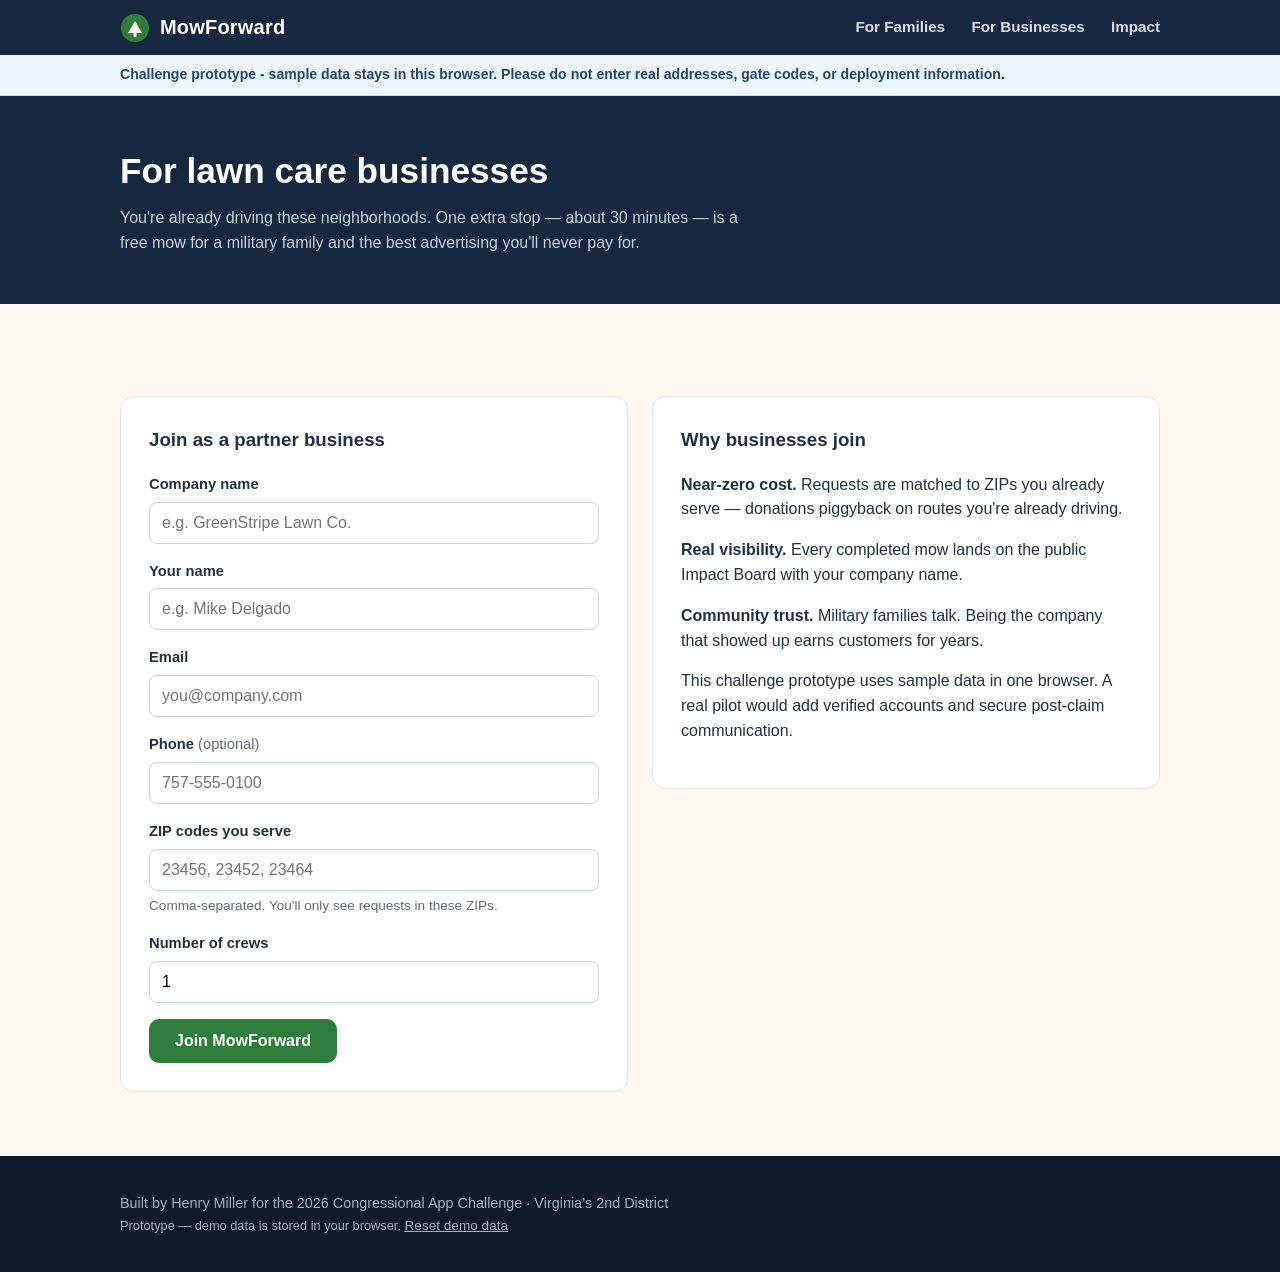
==== business.html @ de2d98e3 "Initial MowForward prototype Congressional App Challenge 2026 prototype" ====
<!DOCTYPE html>
<html lang="en">
<head>
  <meta charset="UTF-8">
  <meta name="viewport" content="width=device-width, initial-scale=1.0">
  <title>For Lawn Care Businesses — MowForward</title>
  <link rel="stylesheet" href="styles.css">
</head>
<body data-page="business">

  <header class="site-header">
    <div class="wrap">
      <a class="brand" href="index.html">
        <svg width="30" height="30" viewBox="0 0 30 30" fill="none" aria-hidden="true">
          <circle cx="15" cy="15" r="14" fill="#2f7d3a"/>
          <path d="M8 20 L15 8 L22 20 Z" fill="#faf8f1"/>
          <rect x="13.5" y="18" width="3" height="6" rx="1" fill="#faf8f1"/>
        </svg>
        MowForward
      </a>
      <nav class="site-nav">
        <a href="family.html">For Families</a>
        <a href="business.html">For Businesses</a>
        <a href="index.html#impact">Impact</a>
      </nav>
    </div>
  </header>

  <aside class="prototype-banner" aria-label="Prototype notice">
    <div class="wrap">Challenge prototype - sample data stays in this browser. Please do not enter real addresses, gate codes, or deployment information.</div>
  </aside>

  <section class="page-hero">
    <div class="wrap">
      <h1>For lawn care businesses</h1>
      <p>You're already driving these neighborhoods. One extra stop &mdash; about 30 minutes &mdash;
         is a free mow for a military family and the best advertising you'll never pay for.</p>
    </div>
  </section>

  <section class="section">
    <div class="wrap">

      <!-- shown until the business signs up -->
      <div id="biz-signup-view" class="grid-2">
        <div class="card">
          <h3>Join as a partner business</h3>
          <form id="biz-form">
            <div class="field">
              <label for="bf-company">Company name</label>
              <input id="bf-company" required placeholder="e.g. GreenStripe Lawn Co.">
            </div>
            <div class="field">
              <label for="bf-contact">Your name</label>
              <input id="bf-contact" required autocomplete="name" placeholder="e.g. Mike Delgado">
            </div>
            <div class="field">
              <label for="bf-email">Email</label>
              <input id="bf-email" type="email" required autocomplete="email" placeholder="you@company.com">
            </div>
            <div class="field">
              <label for="bf-phone">Phone <span style="font-weight:400;color:var(--muted)">(optional)</span></label>
              <input id="bf-phone" type="tel" autocomplete="tel" placeholder="757-555-0100">
            </div>
            <div class="field">
              <label for="bf-zips">ZIP codes you serve</label>
              <input id="bf-zips" required placeholder="23456, 23452, 23464">
              <div class="hint">Comma-separated. You'll only see requests in these ZIPs.</div>
            </div>
            <div class="field">
              <label for="bf-crew">Number of crews</label>
              <input id="bf-crew" type="number" min="1" value="1" required>
            </div>
            <button class="btn" type="submit">Join MowForward</button>
          </form>
        </div>
        <div class="card">
          <h3>Why businesses join</h3>
          <p><strong>Near-zero cost.</strong> Requests are matched to ZIPs you already serve &mdash; donations piggyback on routes you're already driving.</p>
          <p><strong>Real visibility.</strong> Every completed mow lands on the public Impact Board with your company name.</p>
          <p><strong>Community trust.</strong> Military families talk. Being the company that showed up earns customers for years.</p>
          <p class="hint">This challenge prototype uses sample data in one browser. A real pilot would add verified accounts and secure post-claim communication.</p>
        </div>
      </div>

      <!-- shown after signup -->
      <div id="biz-dash-view" class="hidden">
        <h2 id="biz-greeting">Welcome</h2>
        <p class="lede">Open requests in your service area &mdash; claim one with a single click.</p>
        <p id="biz-status-message" class="status-message hidden" role="status"></p>

        <h3 style="margin-top:32px;">Near my jobs</h3>
        <ul id="nearby-list" class="req-list"></ul>

        <h3 style="margin-top:32px;">My claimed jobs</h3>
        <ul id="my-jobs" class="req-list"></ul>
      </div>

    </div>
  </section>

  <footer class="site-footer">
    <div class="wrap">
      <div>
        Built by Henry Miller for the 2026 Congressional App Challenge &middot; Virginia&rsquo;s 2nd District<br>
        <span style="font-size:0.8rem;">Prototype &mdash; demo data is stored in your browser. <button class="btn-ghost reset-demo" style="color:#9fb0c3">Reset demo data</button></span>
      </div>
    </div>
  </footer>

  <script src="app.js?v=20261022"></script>
</body>
</html>
---- styles.css ----
/* MowForward v1 — styles. No frameworks, no build step. */

:root {
  --navy: #16283f;
  --navy-deep: #0e1a2c;
  --green: #2f7d3a;
  --green-bright: #43a047;
  --green-pale: #e9f3ea;
  --cream: #faf8f1;
  --ink: #22303f;
  --muted: #5d6c7d;
  --line: #e2e7ec;
  --amber: #b7791f;
  --amber-bg: #fdf3e0;
  --blue: #1d5fa8;
  --blue-bg: #e6effa;
}

* { box-sizing: border-box; }

body {
  margin: 0;
  font-family: -apple-system, BlinkMacSystemFont, "Segoe UI", Roboto, Helvetica, Arial, sans-serif;
  color: var(--ink);
  background: var(--cream);
  line-height: 1.55;
}

.wrap { max-width: 1080px; margin: 0 auto; padding: 0 20px; }

/* ---------- header ---------- */
.site-header {
  background: var(--navy);
  color: #fff;
  position: sticky;
  top: 0;
  z-index: 10;
}
.site-header .wrap {
  display: flex;
  align-items: center;
  justify-content: space-between;
  padding-top: 12px;
  padding-bottom: 12px;
}
.brand {
  display: flex;
  align-items: center;
  gap: 10px;
  color: #fff;
  text-decoration: none;
  font-weight: 800;
  font-size: 1.25rem;
  letter-spacing: 0.2px;
}
.brand svg { display: block; }
.site-nav a {
  color: #d7e0ea;
  text-decoration: none;
  margin-left: 22px;
  font-weight: 600;
  font-size: 0.95rem;
}
.site-nav a:hover { color: #fff; }

/* ---------- prototype notice ---------- */
.prototype-banner {
  background: #edf5ff;
  border-bottom: 1px solid #c8d9ec;
  color: #24476d;
  font-size: 0.88rem;
  font-weight: 600;
}
.prototype-banner .wrap { padding-top: 9px; padding-bottom: 9px; }

/* ---------- hero ---------- */
.hero {
  background: linear-gradient(rgba(14, 26, 44, 0.55), rgba(14, 26, 44, 0.35)),
    url("images/hero-yard.jpg") center / cover no-repeat;
  color: #fff;
  padding: 96px 0 88px;
}
.hero h1 {
  font-size: 3rem;
  margin: 0 0 12px;
  line-height: 1.12;
  max-width: 640px;
}
.hero p {
  font-size: 1.2rem;
  max-width: 620px;
  color: #eef2f7;
  margin: 0 0 28px;
}
.hero-cta { display: flex; gap: 14px; flex-wrap: wrap; }

/* ---------- buttons ---------- */
.btn {
  display: inline-block;
  background: var(--green);
  color: #fff;
  border: none;
  padding: 13px 26px;
  border-radius: 10px;
  font-size: 1rem;
  font-weight: 700;
  text-decoration: none;
  cursor: pointer;
}
.btn:hover { background: var(--green-bright); }
.btn-outline {
  background: transparent;
  border: 2px solid #fff;
  color: #fff;
}
.btn-outline:hover { background: rgba(255, 255, 255, 0.15); }
.btn-navy { background: var(--navy); }
.btn-navy:hover { background: #1f3654; }
.btn-small { padding: 8px 16px; font-size: 0.9rem; border-radius: 8px; }
.btn-ghost {
  background: none;
  border: none;
  color: var(--muted);
  text-decoration: underline;
  cursor: pointer;
  font-size: 0.85rem;
  padding: 0;
}

/* ---------- sections ---------- */
.section { padding: 64px 0; }
.section h2 { font-size: 2rem; margin: 0 0 10px; }
.section .lede { color: var(--muted); font-size: 1.1rem; max-width: 680px; }

/* ---------- quote band ---------- */
.quote-band { background: #fff; border-top: 1px solid var(--line); border-bottom: 1px solid var(--line); }
.quote-band blockquote {
  margin: 0;
  padding: 56px 0;
  max-width: 800px;
}
.quote-band blockquote p {
  font-size: 1.6rem;
  font-style: italic;
  line-height: 1.45;
  margin: 0 0 14px;
  color: var(--navy);
}
.quote-band cite { font-style: normal; font-weight: 700; color: var(--green); }

/* ---------- steps ---------- */
.steps {
  display: grid;
  grid-template-columns: repeat(3, 1fr);
  gap: 20px;
  margin-top: 32px;
}
.step {
  background: #fff;
  border: 1px solid var(--line);
  border-radius: 14px;
  padding: 26px;
}
.step .num {
  display: inline-flex;
  align-items: center;
  justify-content: center;
  width: 40px;
  height: 40px;
  border-radius: 50%;
  background: var(--green-pale);
  color: var(--green);
  font-weight: 800;
  font-size: 1.15rem;
  margin-bottom: 12px;
}
.step h3 { margin: 0 0 8px; }
.step p { margin: 0; color: var(--muted); }

/* ---------- impact ---------- */
.impact { background: var(--navy); color: #fff; }
.impact h2 { color: #fff; }
.stats {
  display: grid;
  grid-template-columns: repeat(3, 1fr);
  gap: 20px;
  margin-top: 28px;
}
.stat {
  background: rgba(255, 255, 255, 0.07);
  border-radius: 14px;
  padding: 28px;
  text-align: center;
}
.stat .number { font-size: 2.6rem; font-weight: 800; color: #9ccc9f; }
.stat .label { color: #c6d2e0; margin-top: 6px; }

/* ---------- cards & forms ---------- */
.grid-2 {
  display: grid;
  grid-template-columns: 1fr 1fr;
  gap: 24px;
  margin-top: 28px;
  align-items: start;
}
.card {
  background: #fff;
  border: 1px solid var(--line);
  border-radius: 14px;
  padding: 28px;
}
.card h3 { margin-top: 0; }
.field { margin-bottom: 16px; }
.field label { display: block; font-weight: 700; margin-bottom: 6px; font-size: 0.92rem; }
.field input, .field select, .field textarea {
  width: 100%;
  padding: 11px 12px;
  border: 1px solid #c9d2dc;
  border-radius: 8px;
  font-size: 1rem;
  font-family: inherit;
}
.field textarea { min-height: 84px; resize: vertical; }
.field .hint { font-size: 0.85rem; color: var(--muted); margin-top: 4px; }
.check-row { display: flex; gap: 10px; align-items: flex-start; }
.check-row input { width: auto; margin-top: 4px; }
.status-message {
  background: var(--green-pale);
  border: 1px solid #b8d7bb;
  border-radius: 10px;
  color: #1d5f28;
  font-weight: 700;
  margin: 20px 0 0;
  padding: 12px 14px;
}

/* ---------- lists ---------- */
.req-list { list-style: none; margin: 0; padding: 0; display: grid; gap: 14px; }
.req {
  background: #fff;
  border: 1px solid var(--line);
  border-radius: 12px;
  padding: 18px 20px;
}
.req-top { display: flex; justify-content: space-between; align-items: center; gap: 10px; margin-bottom: 6px; }
.req-title { font-weight: 800; }
.req-meta { color: var(--muted); font-size: 0.9rem; margin: 4px 0; }
.req-notes {
  background: var(--cream);
  border-left: 3px solid var(--green);
  padding: 8px 12px;
  font-size: 0.92rem;
  margin: 8px 0;
}
.private-details {
  background: #edf5ff;
  border-left: 3px solid var(--blue);
  color: #294d72;
  font-size: 0.92rem;
  margin: 8px 0;
  padding: 10px 12px;
}
.req-actions { margin-top: 10px; display: flex; gap: 10px; align-items: center; }

.pill {
  display: inline-block;
  padding: 3px 12px;
  border-radius: 999px;
  font-size: 0.8rem;
  font-weight: 800;
  text-transform: uppercase;
  letter-spacing: 0.4px;
}
.pill-open { background: var(--amber-bg); color: var(--amber); }
.pill-claimed { background: var(--blue-bg); color: var(--blue); }
.pill-done { background: var(--green-pale); color: var(--green); }

.empty {
  border: 2px dashed var(--line);
  border-radius: 12px;
  padding: 28px;
  text-align: center;
  color: var(--muted);
}

.page-hero {
  background: var(--navy);
  color: #fff;
  padding: 48px 0;
}
.page-hero h1 { margin: 0 0 8px; font-size: 2.2rem; }
.page-hero p { margin: 0; color: #c6d2e0; max-width: 640px; }

/* ---------- footer ---------- */
.site-footer {
  background: var(--navy-deep);
  color: #9fb0c3;
  padding: 36px 0;
  font-size: 0.9rem;
}
.site-footer .wrap {
  display: flex;
  justify-content: space-between;
  gap: 20px;
  flex-wrap: wrap;
  align-items: center;
}

.hidden { display: none !important; }

@media (max-width: 760px) {
  .hero h1 { font-size: 2.1rem; }
  .steps, .stats, .grid-2 { grid-template-columns: 1fr; }
  .site-nav a { margin-left: 14px; }
  .prototype-banner { font-size: 0.8rem; }
}
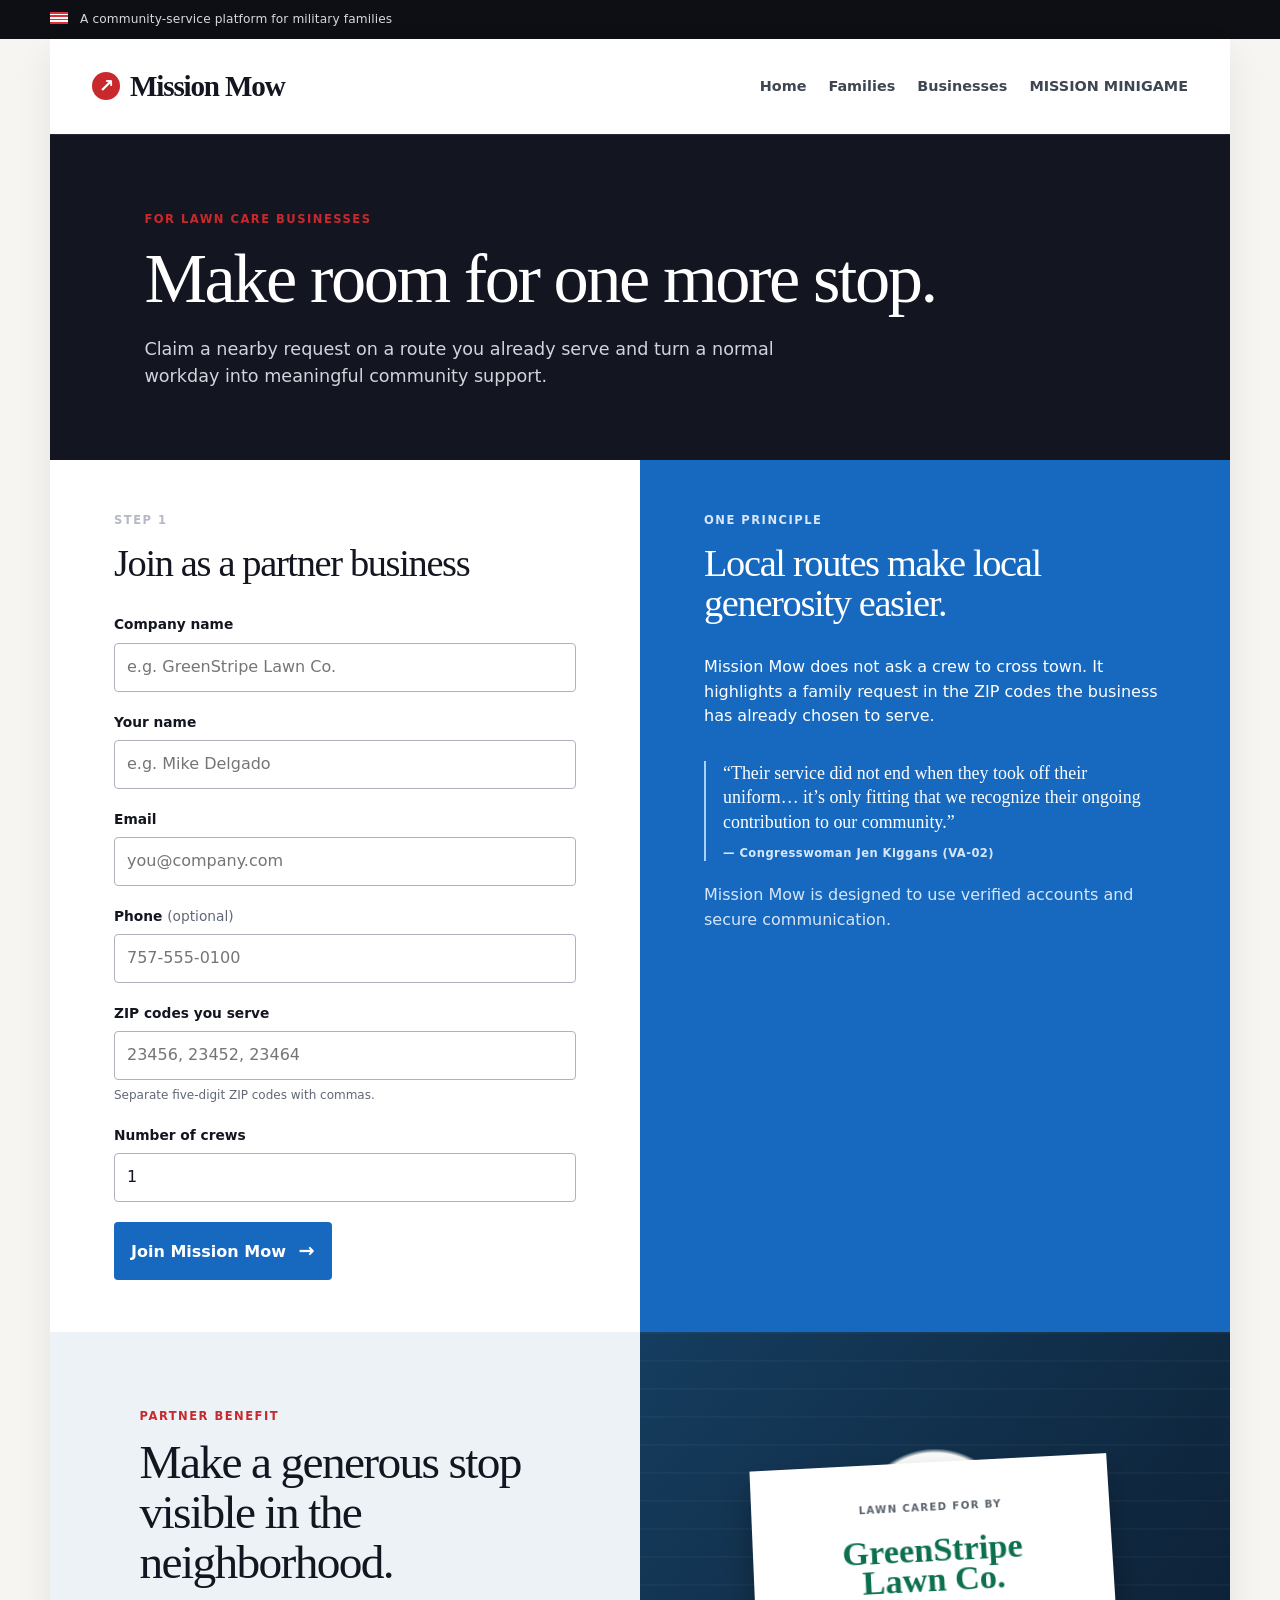
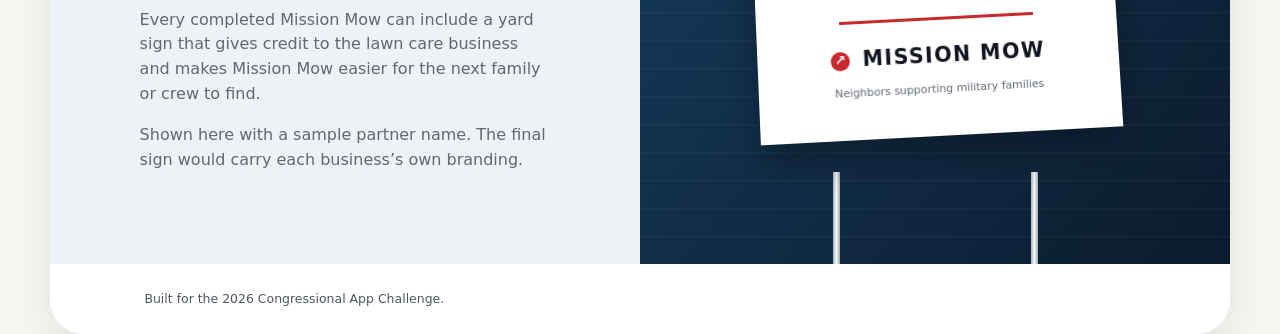
==== commit 50650f3e: "Build Mission Mow v1 experience" ====
--- a/business.html
+++ b/business.html
@@ -3,111 +3,75 @@
 <head>
   <meta charset="UTF-8">
   <meta name="viewport" content="width=device-width, initial-scale=1.0">
-  <title>For Lawn Care Businesses — MowForward</title>
-  <link rel="stylesheet" href="styles.css">
+  <title>Mission Mow | Business partners</title>
+  <link rel="stylesheet" href="styles.css?v=20261023a">
 </head>
-<body data-page="business">
+<body data-page="business" data-storage-namespace="mission_mow">
+  <div class="official-bar"><div class="site-width"><span class="flag-mark" aria-hidden="true"></span> A community-service platform for military families</div></div>
+  <main class="site-width page-shell">
+    <header class="masthead">
+      <a class="wordmark" href="index.html"><span class="wordmark-mark" aria-hidden="true">↗</span> Mission Mow</a>
+      <nav class="mast-nav" aria-label="Primary navigation"><a href="index.html">Home</a><a href="family.html">Families</a><a href="business.html">Businesses</a><a href="minigame.html">MISSION MINIGAME</a></nav>
+    </header>
 
-  <header class="site-header">
-    <div class="wrap">
-      <a class="brand" href="index.html">
-        <svg width="30" height="30" viewBox="0 0 30 30" fill="none" aria-hidden="true">
-          <circle cx="15" cy="15" r="14" fill="#2f7d3a"/>
-          <path d="M8 20 L15 8 L22 20 Z" fill="#faf8f1"/>
-          <rect x="13.5" y="18" width="3" height="6" rx="1" fill="#faf8f1"/>
-        </svg>
-        MowForward
-      </a>
-      <nav class="site-nav">
-        <a href="family.html">For Families</a>
-        <a href="business.html">For Businesses</a>
-        <a href="index.html#impact">Impact</a>
-      </nav>
-    </div>
-  </header>
+    <section class="page-heading">
+      <p class="eyebrow red" data-edit-key="business.heading.eyebrow" data-edit-label="Businesses page label">For lawn care businesses</p>
+      <h1 data-edit-key="business.heading.title" data-edit-label="Businesses page headline">Make room for one more stop.</h1>
+      <p data-edit-key="business.heading.lede" data-edit-label="Businesses page description">Claim a nearby request on a route you already serve and turn a normal workday into meaningful community support.</p>
+    </section>
 
-  <aside class="prototype-banner" aria-label="Prototype notice">
-    <div class="wrap">Challenge prototype - sample data stays in this browser. Please do not enter real addresses, gate codes, or deployment information.</div>
-  </aside>
+    <section id="biz-signup-view" class="two-column">
+      <form id="biz-form" class="form-panel">
+        <p class="eyebrow" data-edit-key="business.profile.eyebrow" data-edit-label="Business profile label">Step 1</p>
+        <h2 data-edit-key="business.profile.title" data-edit-label="Business profile heading">Join as a partner business</h2>
+        <div class="field"><label for="bf-company">Company name</label><input id="bf-company" required placeholder="e.g. GreenStripe Lawn Co."></div>
+        <div class="field"><label for="bf-contact">Your name</label><input id="bf-contact" required autocomplete="name" placeholder="e.g. Mike Delgado"></div>
+        <div class="field"><label for="bf-email">Email</label><input id="bf-email" type="email" required autocomplete="email" placeholder="you@company.com"></div>
+        <div class="field"><label for="bf-phone">Phone <span>(optional)</span></label><input id="bf-phone" type="tel" autocomplete="tel" placeholder="757-555-0100"></div>
+        <div class="field"><label for="bf-zips">ZIP codes you serve</label><input id="bf-zips" required placeholder="23456, 23452, 23464"><small>Separate five-digit ZIP codes with commas.</small></div>
+        <div class="field"><label for="bf-crew">Number of crews</label><input id="bf-crew" type="number" min="1" value="1" required></div>
+        <button class="primary-button" type="submit">Join Mission Mow <span aria-hidden="true">→</span></button>
+      </form>
+      <aside class="info-panel dark-info">
+        <p class="eyebrow" data-edit-key="business.principle.eyebrow" data-edit-label="Business principle label">One principle</p>
+        <h2 data-edit-key="business.principle.title" data-edit-label="Business principle heading">Local routes make local generosity easier.</h2>
+        <p>Mission Mow does not ask a crew to cross town. It highlights a family request in the ZIP codes the business has already chosen to serve.</p>
+        <blockquote class="partner-quote">&ldquo;Their service did not end when they took off their uniform&hellip; it&rsquo;s only fitting that we recognize their ongoing contribution to our community.&rdquo;<span>&mdash; Congresswoman Jen Kiggans (VA-02)</span></blockquote>
+        <p class="small-note">Mission Mow is designed to use verified accounts and secure communication.</p>
+      </aside>
+    </section>
 
-  <section class="page-hero">
-    <div class="wrap">
-      <h1>For lawn care businesses</h1>
-      <p>You're already driving these neighborhoods. One extra stop &mdash; about 30 minutes &mdash;
-         is a free mow for a military family and the best advertising you'll never pay for.</p>
-    </div>
-  </section>
+    <section class="business-sign-feature" aria-labelledby="business-sign-heading">
+      <div class="business-sign-copy">
+        <p class="eyebrow red">Partner benefit</p>
+        <h2 id="business-sign-heading">Make a generous stop visible in the neighborhood.</h2>
+        <p>Every completed Mission Mow can include a yard sign that gives credit to the lawn care business and makes Mission Mow easier for the next family or crew to find.</p>
+        <p class="small-note">Shown here with a sample partner name. The final sign would carry each business&rsquo;s own branding.</p>
+      </div>
+      <div class="business-sign-stage" aria-label="Mission Mow yard sign design mockup">
+        <div class="yard-sign-mock">
+          <span class="sign-mock-kicker">Lawn cared for by</span>
+          <strong>GreenStripe<br>Lawn Co.</strong>
+          <span class="sign-mock-divider"></span>
+          <b><i aria-hidden="true">↗</i> MISSION MOW</b>
+          <small>Neighbors supporting military families</small>
+        </div>
+        <span class="sign-stake sign-stake-left" aria-hidden="true"></span><span class="sign-stake sign-stake-right" aria-hidden="true"></span>
+      </div>
+    </section>
 
-  <section class="section">
-    <div class="wrap">
+    <section id="biz-dash-view" class="hidden">
+      <div class="dash-heading"><div><p class="eyebrow red">Business dashboard</p><h1 id="biz-greeting">Welcome</h1></div><a class="text-link" href="index.html#impact">View community impact <span aria-hidden="true">→</span></a></div>
+      <p class="dash-lede">Open requests in your service ZIPs. Claim one when it fits your route.</p>
+      <p id="biz-status-message" class="status-message hidden" role="status"></p>
+      <div class="dashboard-stack">
+        <section class="request-panel"><p class="eyebrow">Requests near your routes</p><h2>Available to claim</h2><ul id="nearby-list" class="req-list"></ul></section>
+        <section class="request-panel"><p class="eyebrow">Your next steps</p><h2>Claimed jobs</h2><ul id="my-jobs" class="req-list"></ul></section>
+      </div>
+    </section>
 
-      <!-- shown until the business signs up -->
-      <div id="biz-signup-view" class="grid-2">
-        <div class="card">
-          <h3>Join as a partner business</h3>
-          <form id="biz-form">
-            <div class="field">
-              <label for="bf-company">Company name</label>
-              <input id="bf-company" required placeholder="e.g. GreenStripe Lawn Co.">
-            </div>
-            <div class="field">
-              <label for="bf-contact">Your name</label>
-              <input id="bf-contact" required autocomplete="name" placeholder="e.g. Mike Delgado">
-            </div>
-            <div class="field">
-              <label for="bf-email">Email</label>
-              <input id="bf-email" type="email" required autocomplete="email" placeholder="you@company.com">
-            </div>
-            <div class="field">
-              <label for="bf-phone">Phone <span style="font-weight:400;color:var(--muted)">(optional)</span></label>
-              <input id="bf-phone" type="tel" autocomplete="tel" placeholder="757-555-0100">
-            </div>
-            <div class="field">
-              <label for="bf-zips">ZIP codes you serve</label>
-              <input id="bf-zips" required placeholder="23456, 23452, 23464">
-              <div class="hint">Comma-separated. You'll only see requests in these ZIPs.</div>
-            </div>
-            <div class="field">
-              <label for="bf-crew">Number of crews</label>
-              <input id="bf-crew" type="number" min="1" value="1" required>
-            </div>
-            <button class="btn" type="submit">Join MowForward</button>
-          </form>
-        </div>
-        <div class="card">
-          <h3>Why businesses join</h3>
-          <p><strong>Near-zero cost.</strong> Requests are matched to ZIPs you already serve &mdash; donations piggyback on routes you're already driving.</p>
-          <p><strong>Real visibility.</strong> Every completed mow lands on the public Impact Board with your company name.</p>
-          <p><strong>Community trust.</strong> Military families talk. Being the company that showed up earns customers for years.</p>
-          <p class="hint">This challenge prototype uses sample data in one browser. A real pilot would add verified accounts and secure post-claim communication.</p>
-        </div>
-      </div>
-
-      <!-- shown after signup -->
-      <div id="biz-dash-view" class="hidden">
-        <h2 id="biz-greeting">Welcome</h2>
-        <p class="lede">Open requests in your service area &mdash; claim one with a single click.</p>
-        <p id="biz-status-message" class="status-message hidden" role="status"></p>
-
-        <h3 style="margin-top:32px;">Near my jobs</h3>
-        <ul id="nearby-list" class="req-list"></ul>
-
-        <h3 style="margin-top:32px;">My claimed jobs</h3>
-        <ul id="my-jobs" class="req-list"></ul>
-      </div>
-
-    </div>
-  </section>
-
-  <footer class="site-footer">
-    <div class="wrap">
-      <div>
-        Built by Henry Miller for the 2026 Congressional App Challenge &middot; Virginia&rsquo;s 2nd District<br>
-        <span style="font-size:0.8rem;">Prototype &mdash; demo data is stored in your browser. <button class="btn-ghost reset-demo" style="color:#9fb0c3">Reset demo data</button></span>
-      </div>
-    </div>
-  </footer>
-
-  <script src="app.js?v=20261022"></script>
+    <footer class="site-footer-v2"><span>Built for the 2026 Congressional App Challenge.</span></footer>
+  </main>
+  <script src="app.js?v=20261023b"></script>
 </body>
 </html>
--- a/styles.css
+++ b/styles.css
@@ -1,316 +1,230 @@
-/* MowForward v1 — styles. No frameworks, no build step. */
-
 :root {
-  --navy: #16283f;
-  --navy-deep: #0e1a2c;
-  --green: #2f7d3a;
-  --green-bright: #43a047;
-  --green-pale: #e9f3ea;
-  --cream: #faf8f1;
-  --ink: #22303f;
-  --muted: #5d6c7d;
-  --line: #e2e7ec;
-  --amber: #b7791f;
-  --amber-bg: #fdf3e0;
-  --blue: #1d5fa8;
-  --blue-bg: #e6effa;
+  --ink: #131620;
+  --ink-soft: #202430;
+  --paper: #f6f5f1;
+  --card: #ffffff;
+  --muted: #606775;
+  --line: #d8d9dc;
+  --blue: #1769bf;
+  --blue-dark: #0f4e91;
+  --red: #c9282d;
+  --green: #0d704c;
+  --green-pale: #e8f4ec;
+  --serif: Georgia, "Times New Roman", serif;
 }
 
 * { box-sizing: border-box; }
-
-body {
-  margin: 0;
-  font-family: -apple-system, BlinkMacSystemFont, "Segoe UI", Roboto, Helvetica, Arial, sans-serif;
-  color: var(--ink);
-  background: var(--cream);
-  line-height: 1.55;
+html { scroll-behavior: smooth; }
+body { margin: 0; background: var(--paper); color: var(--ink); font-family: Inter, ui-sans-serif, system-ui, -apple-system, BlinkMacSystemFont, "Segoe UI", sans-serif; line-height: 1.55; }
+a { color: inherit; }
+button, input, select, textarea { font: inherit; }
+.site-width { width: min(1180px, calc(100% - 40px)); margin: 0 auto; }
+.official-bar { background: #0d0f15; color: #d7d9de; font-size: .76rem; letter-spacing: .01em; padding: 10px 0; }
+.flag-mark { display: inline-block; width: 18px; height: 12px; margin-right: 8px; background: linear-gradient(#e22d39 0 14%, #fff 14% 28%, #e22d39 28% 42%, #fff 42% 56%, #e22d39 56% 70%, #fff 70% 84%, #e22d39 84%); vertical-align: -1px; }
+.page-shell { background: var(--card); border-radius: 0 0 34px 34px; box-shadow: 0 14px 35px rgba(15, 20, 30, .08); overflow: hidden; min-height: 100vh; }
+.masthead { align-items: center; border-bottom: 1px solid #272b35; display: flex; justify-content: space-between; padding: 25px 42px; }
+.wordmark { align-items: center; display: inline-flex; font-family: var(--serif); font-size: 1.82rem; font-weight: 700; gap: 10px; letter-spacing: -.04em; text-decoration: none; }
+.wordmark-mark { align-items: center; background: var(--red); border-radius: 50%; color: #fff; display: inline-flex; font-family: system-ui, sans-serif; font-size: 1.15rem; font-weight: 800; height: 28px; justify-content: center; width: 28px; }
+.mast-nav { display: flex; flex-wrap: wrap; gap: 22px; }
+.mast-nav a { color: #3f4653; font-size: .9rem; font-weight: 700; text-decoration: none; }
+.mast-nav a:hover, .mast-nav a:focus-visible { color: var(--blue); text-decoration: underline; text-underline-offset: 4px; }
+
+.hero-card { background: var(--ink); color: #f8f8f4; display: grid; grid-template-columns: 1.05fr .95fr; min-height: 590px; overflow: hidden; }
+.hero-copy { align-self: center; padding: 76px clamp(38px, 7vw, 92px); }
+.eyebrow { color: #b5b9c4; font-size: .72rem; font-weight: 800; letter-spacing: .13em; margin: 0 0 13px; text-transform: uppercase; }
+.eyebrow.red { color: var(--red); }
+h1, h2, h3 { letter-spacing: -.035em; line-height: 1.05; }
+.hero-card h1 { font-family: var(--serif); font-size: clamp(3.6rem, 6.1vw, 6.5rem); font-weight: 400; margin: 0 0 28px; }
+.hero-lede { color: #cfd2d9; font-size: 1.1rem; margin: 0 0 34px; max-width: 570px; }
+.service-search { display: grid; gap: 10px; max-width: 520px; }
+.service-search a { align-items: center; background: #f9f9f6; border-radius: 7px; color: var(--ink); display: flex; font-weight: 800; justify-content: space-between; padding: 16px 18px; text-decoration: none; transition: background .16s ease, transform .16s ease; }
+.service-search a:hover { background: #e7eff9; transform: translateX(3px); }
+.service-search b { align-items: center; background: var(--blue); border-radius: 50%; color: #fff; display: inline-flex; font-size: 1.18rem; height: 32px; justify-content: center; width: 32px; }
+.challenge-note { color: #aeb2bd; font-size: .78rem; margin: 20px 0 0; }
+.hero-image { background: linear-gradient(90deg, rgba(19,22,32,.24), rgba(19,22,32,.04)), url("images/hero-yard.jpg") center / cover no-repeat; min-height: 340px; }
+.hero-card.hero-image-left .hero-image { order: -1; }
+
+.intro-section, .callout-section { padding: 84px 8%; }
+.intro-section h2, .callout-section h2 { font-family: var(--serif); font-size: clamp(2.3rem, 4.2vw, 4.3rem); font-weight: 400; margin: 0; max-width: 800px; }
+.path-grid { display: grid; gap: 18px; grid-template-columns: repeat(3, 1fr); margin-top: 48px; }
+.path-grid article { border-top: 2px solid var(--ink); padding: 18px 12px 0 0; }
+.path-grid span { color: var(--red); font-size: .8rem; font-weight: 800; letter-spacing: .08em; }
+.path-grid h3 { font-size: 1.25rem; margin: 15px 0 10px; }
+.path-grid p { color: var(--muted); font-size: .95rem; margin: 0; }
+.coverage-section h2 { font-family: var(--serif); font-size: clamp(2.2rem, 3.7vw, 3.7rem); font-weight: 400; margin: 0 0 20px; }
+.quote-section { background: #f0f1f2; }
+.quote-section figure { background: #fff; margin: 0; padding: 60px 12% 56px; }
+.quote-section blockquote { font-family: var(--serif); font-size: clamp(1.65rem, 2.5vw, 2.5rem); line-height: 1.18; margin: 0 0 23px; }
+.quote-section figcaption { color: var(--red); font-size: .79rem; font-weight: 800; letter-spacing: .02em; }
+.coverage-section { background: #fff; display: grid; gap: 45px; grid-template-columns: .8fr 1.2fr; padding: 82px 8%; }
+.coverage-copy > p:not(.eyebrow) { color: var(--muted); max-width: 440px; }
+.coverage-legend { display: flex; flex-wrap: wrap; gap: 15px; margin: 24px 0; }
+.coverage-legend span { align-items: center; display: inline-flex; font-size: .82rem; font-weight: 800; gap: 7px; }
+.legend-dot { border: 2px solid #fff; border-radius: 50%; box-shadow: 0 0 0 1px rgba(19,22,32,.18); display: inline-block; height: 13px; width: 13px; }
+.business-dot { background: var(--blue); }
+.home-dot { background: var(--green); }
+.coverage-detail { background: var(--green-pale); border-left: 4px solid var(--green); margin-top: 21px; padding: 16px 17px; }
+.coverage-detail strong { color: #155234; font-size: .86rem; }
+.coverage-detail p { color: #315e43; font-size: .85rem; margin: 4px 0 0; }
+.coverage-map-shell { align-self: center; }
+.coverage-map { border: 1px solid #cbd3dc; border-radius: 10px; box-shadow: 0 16px 32px rgba(19,22,32,.14); display: block; height: 520px; max-width: 100%; overflow: hidden; width: 100%; }
+.coverage-map .maplibregl-ctrl-group { border-radius: 5px; box-shadow: 0 3px 11px rgba(19,22,32,.18); }
+.map-marker { border: 3px solid #fff; border-radius: 50%; box-shadow: 0 2px 8px rgba(19,22,32,.28); cursor: pointer; height: 16px; padding: 0; width: 16px; }
+.map-marker.business { background: var(--blue); }
+.map-marker.home { background: var(--green); height: 13px; width: 13px; }
+.maplibregl-popup-content { border-radius: 6px; box-shadow: 0 12px 28px rgba(19,22,32,.2); color: var(--ink); font-family: Inter, ui-sans-serif, system-ui, sans-serif; padding: 14px 16px; }
+.map-popup-type { color: var(--red); font-size: .66rem; font-weight: 800; letter-spacing: .08em; margin: 0 0 4px; text-transform: uppercase; }
+.map-popup-title { font-size: .91rem; font-weight: 800; margin: 0; }
+.map-popup-copy { color: var(--muted); font-size: .77rem; line-height: 1.4; margin: 5px 0 0; max-width: 190px; }
+.map-note { color: var(--muted); font-size: .72rem; line-height: 1.4; margin: 11px 0 0; }
+.business-sign-feature { background: #edf2f7; display: grid; grid-template-columns: 1fr 1fr; min-height: 480px; }
+.business-sign-copy { padding: 76px clamp(30px, 7vw, 90px); }
+.business-sign-copy h2 { font-family: var(--serif); font-size: clamp(2.2rem, 3.7vw, 3.9rem); font-weight: 400; margin: 0 0 20px; }
+.business-sign-copy > p:not(.eyebrow) { color: var(--muted); max-width: 490px; }
+.business-sign-stage { align-items: center; background: radial-gradient(circle at 50% 37%, #fdfdfb 0 17%, transparent 18%), linear-gradient(130deg, #153d5f, #0b1b2d); display: flex; justify-content: center; overflow: hidden; padding: 56px 30px; position: relative; }
+.business-sign-stage::after { background: repeating-linear-gradient(0deg, transparent 0 26px, rgba(255,255,255,.035) 27px 28px); content: ""; inset: 0; pointer-events: none; position: absolute; }
+.yard-sign-mock { background: #fff; border: 7px solid #fff; box-shadow: 0 18px 35px rgba(0,0,0,.3); display: grid; justify-items: center; min-height: 274px; padding: 31px 38px 27px; position: relative; text-align: center; transform: perspective(600px) rotateX(2deg) rotateZ(-3deg); width: min(360px, 85%); z-index: 1; }
+.sign-mock-kicker { color: #59626d; font-size: .64rem; font-weight: 800; letter-spacing: .13em; text-transform: uppercase; }
+.yard-sign-mock strong { color: var(--green); font-family: var(--serif); font-size: 2.15rem; line-height: .88; margin: 16px 0 20px; }
+.sign-mock-divider { background: var(--red); height: 3px; width: 72%; }
+.yard-sign-mock b { color: var(--ink); font-size: 1.28rem; letter-spacing: .07em; margin-top: 17px; }
+.yard-sign-mock b i { align-items: center; background: var(--red); border-radius: 50%; color: #fff; display: inline-flex; font-family: system-ui, sans-serif; font-size: .84rem; font-style: normal; height: 19px; justify-content: center; letter-spacing: 0; margin-right: 4px; vertical-align: 2px; width: 19px; }
+.yard-sign-mock small { color: var(--muted); font-size: .68rem; margin-top: 6px; }
+.sign-stake { background: linear-gradient(90deg, #acb4bc, #f6f7f8, #9ca6ae); bottom: -38px; height: 130px; position: absolute; width: 7px; z-index: 0; }
+.sign-stake-left { left: calc(50% - 102px); }
+.sign-stake-right { left: calc(50% + 96px); }
+.impact-section { align-items: end; background: var(--blue); color: #fff; display: grid; gap: 42px; grid-template-columns: .9fr 1.1fr; padding: 70px 8%; }
+.impact-section h2 { font-family: var(--serif); font-size: clamp(2.4rem, 4.2vw, 4.2rem); font-weight: 400; margin: 0 0 15px; }
+.impact-section p:not(.eyebrow) { color: #d7e7f8; max-width: 420px; }
+.impact-stats { display: grid; gap: 1px; grid-template-columns: repeat(3, 1fr); }
+.impact-stats div { background: rgba(6, 29, 67, .18); min-height: 148px; padding: 25px 21px; }
+.impact-stats strong { display: block; font-family: var(--serif); font-size: 3.5rem; font-weight: 400; line-height: 1; }
+.impact-stats span { color: #d6e6f8; display: block; font-size: .83rem; margin-top: 12px; }
+.callout-section { border-bottom: 1px solid var(--line); }
+.text-link { color: var(--blue-dark); display: inline-block; font-weight: 800; margin-top: 27px; text-decoration-thickness: 1px; text-underline-offset: 5px; }
+.text-link span { color: var(--red); font-size: 1.25rem; margin-left: 4px; }
+.site-footer-v2 { align-items: center; color: #4f5662; display: flex; font-size: .78rem; justify-content: space-between; padding: 25px 8%; }
+.home-footer { background: var(--ink); color: #c3c8d1; }
+.admin-access { background: none; border: 0; color: rgba(255,255,255,.16); cursor: pointer; font-size: .7rem; padding: 0; text-align: left; }
+.admin-access:hover, .admin-access:focus-visible { color: rgba(255,255,255,.7); outline: none; text-decoration: underline; text-underline-offset: 4px; }
+.admin-sign-in { align-items: center; background: rgba(13, 15, 21, .68); display: flex; inset: 0; justify-content: center; padding: 22px; position: fixed; z-index: 10; }
+.admin-dialog { background: #fff; box-shadow: 0 20px 60px rgba(0, 0, 0, .3); max-width: 430px; padding: 38px; position: relative; width: 100%; }
+.admin-dialog h2 { font-family: var(--serif); font-size: 2.5rem; font-weight: 400; margin: 0 0 12px; }
+.admin-dialog > p:not(.eyebrow) { color: var(--muted); margin: 0 0 26px; }
+.admin-dialog label { display: block; font-size: .86rem; font-weight: 800; margin-bottom: 7px; }
+.admin-dialog input { border: 1px solid #aeb3bd; border-radius: 4px; min-height: 48px; padding: 11px 12px; width: 100%; }
+.admin-dialog input:focus { border-color: var(--blue); box-shadow: 0 0 0 3px rgba(23,105,191,.18); outline: none; }
+.admin-dialog-close { background: none; border: 0; color: var(--muted); cursor: pointer; font-size: 1.8rem; line-height: 1; padding: 6px; position: absolute; right: 15px; top: 13px; }
+.admin-sign-in-error { color: #a20d18; font-size: .86rem; font-weight: 700; min-height: 1.4em; margin: 9px 0 14px; }
+.admin-sign-in-error.success { color: var(--green); }
+.admin-dialog.admin-editor { max-width: 920px; max-height: min(88vh, 920px); overflow: auto; }
+.admin-editor-intro { color: var(--muted); margin: 0 0 24px; }
+.editor-section { border-top: 1px solid var(--line); padding: 21px 0; }
+.editor-section h3 { font-size: 1.15rem; margin: 0 0 16px; }
+.editor-grid { display: grid; gap: 15px; grid-template-columns: repeat(2, minmax(0, 1fr)); }
+.editor-field { display: grid; gap: 7px; font-size: .82rem; font-weight: 800; }
+.editor-field textarea, .editor-field input, .editor-field select { border: 1px solid #aeb3bd; border-radius: 4px; color: var(--ink); font: inherit; min-height: 44px; padding: 10px; width: 100%; }
+.editor-field textarea { min-height: 92px; resize: vertical; }
+.editor-field input[type="file"] { background: #f4f5f7; cursor: pointer; }
+.editor-actions { align-items: center; display: flex; gap: 16px; margin-top: 25px; }
+.editor-status { color: var(--green); font-size: .85rem; font-weight: 800; margin: 0; }
+
+.page-heading { background: var(--ink); color: #fff; padding: 76px 8% 70px; }
+.page-heading h1, .dash-heading h1 { font-family: var(--serif); font-size: clamp(3.1rem, 5.5vw, 5.8rem); font-weight: 400; margin: 0 0 20px; }
+.page-heading > p:last-child { color: #d1d4db; font-size: 1.1rem; margin: 0; max-width: 650px; }
+.two-column { display: grid; gap: 0; grid-template-columns: 1fr 1fr; }
+.form-panel, .info-panel, .request-panel { padding: 52px clamp(28px, 5vw, 70px); }
+.form-panel { background: #fff; }
+.info-panel { background: #edf2f7; }
+.dark-info { background: var(--blue); color: #fff; }
+.dark-info .eyebrow, .dark-info .small-note { color: #d7e6f8; }
+.partner-quote { border-left: 2px solid #a7d1ff; color: #fff; font-family: var(--serif); font-size: 1.12rem; line-height: 1.35; margin: 32px 0 22px; padding-left: 17px; }
+.partner-quote span { color: #d7e6f8; display: block; font-family: Inter, ui-sans-serif, system-ui, sans-serif; font-size: .72rem; font-weight: 800; letter-spacing: .04em; margin-top: 12px; }
+.form-panel h2, .info-panel h2, .request-panel h2 { font-family: var(--serif); font-size: clamp(2rem, 3vw, 3.25rem); font-weight: 400; margin: 0 0 31px; }
+.info-panel ol { display: grid; gap: 22px; margin: 0; padding: 0; counter-reset: item; }
+.info-panel li { color: #333a47; list-style: none; padding-left: 45px; position: relative; }
+.info-panel li::before { align-items: center; background: #fff; border: 1px solid #c6d2df; border-radius: 50%; color: var(--blue-dark); content: counter(item, decimal-leading-zero); counter-increment: item; display: flex; font-size: .7rem; font-weight: 800; height: 29px; justify-content: center; left: 0; position: absolute; top: 0; width: 29px; }
+.field { margin-bottom: 20px; }
+.field label { display: block; font-size: .86rem; font-weight: 800; margin-bottom: 7px; }
+.field label span, .field small { color: var(--muted); font-weight: 500; }
+.field input, .field select, .field textarea { background: #fff; border: 1px solid #aeb3bd; border-radius: 4px; color: var(--ink); min-height: 48px; padding: 11px 12px; width: 100%; }
+.field input:focus, .field select:focus, .field textarea:focus { border-color: var(--blue); box-shadow: 0 0 0 3px rgba(23,105,191,.18); outline: none; }
+.field textarea { min-height: 105px; resize: vertical; }
+.field small { display: block; font-size: .75rem; margin-top: 6px; }
+.check-field { align-items: flex-start; display: flex; gap: 10px; margin: 6px 0 25px; }
+.check-field input { margin-top: 5px; }
+.check-field label { font-size: .86rem; }
+.primary-button { background: var(--blue); border: 0; border-radius: 4px; color: #fff; cursor: pointer; font-weight: 800; padding: 14px 17px; transition: background .15s ease; }
+.primary-button:hover { background: var(--blue-dark); }
+.primary-button span { font-size: 1.2rem; margin-left: 7px; }
+.dashboard-grid { border-top: 1px solid var(--line); }
+.dash-heading { align-items: end; display: flex; justify-content: space-between; padding: 64px 8% 30px; }
+.dash-heading h1 { font-size: clamp(2.8rem, 4.5vw, 4.8rem); margin: 0; }
+.dash-lede { color: var(--muted); font-size: 1.05rem; margin: -7px 8% 28px; }
+.status-message { background: var(--green-pale); border-left: 4px solid var(--green); color: #155234; font-weight: 700; margin: 0 8% 25px; padding: 14px 17px; }
+.request-panel { background: #f6f7f8; }
+.dashboard-stack { display: grid; gap: 1px; }
+.req-list { display: grid; gap: 13px; list-style: none; margin: 0; padding: 0; }
+.req { background: #fff; border: 1px solid #d4d7dc; border-radius: 5px; padding: 18px; }
+.req-top { align-items: center; display: flex; gap: 10px; justify-content: space-between; margin-bottom: 8px; }
+.req-title { font-weight: 800; }
+.req-meta { color: var(--muted); font-size: .86rem; margin: 5px 0; }
+.req-notes, .private-details { font-size: .87rem; margin: 11px 0; padding: 10px 12px; }
+.req-notes { background: #fff7e8; border-left: 3px solid #ba7617; }
+.private-details { background: #e9f1fb; border-left: 3px solid var(--blue); color: #274d79; }
+.req-actions { margin-top: 13px; }
+.btn { background: var(--blue); border: 0; border-radius: 4px; color: #fff; cursor: pointer; font-weight: 800; padding: 9px 12px; }
+.btn:hover { background: var(--blue-dark); }
+.btn-small { font-size: .85rem; }
+.btn-ghost { background: transparent; border: 0; color: var(--blue-dark); cursor: pointer; font-size: .82rem; font-weight: 800; padding: 0; text-decoration: underline; }
+.pill { border-radius: 999px; display: inline-block; font-size: .68rem; font-weight: 800; letter-spacing: .06em; padding: 4px 8px; text-transform: uppercase; }
+.pill-open { background: #fff0d9; color: #94550a; }
+.pill-claimed { background: #e5f0fc; color: #165b9f; }
+.pill-done { background: #e4f4e8; color: #12623e; }
+.empty { border: 1px dashed #b9bec6; color: var(--muted); padding: 22px; text-align: center; }
+.hidden { display: none !important; }
+
+.game-heading { background: var(--ink); color: #fff; padding: 76px 8% 70px; }
+.game-heading h1 { font-family: var(--serif); font-size: clamp(3.1rem, 5.5vw, 5.8rem); font-weight: 400; margin: 0 0 20px; }
+.game-heading > p:last-child { color: #d1d4db; font-size: 1.1rem; margin: 0; max-width: 650px; }
+.game-section { padding: 58px 8% 68px; }
+.game-topline { align-items: end; display: flex; gap: 28px; justify-content: space-between; margin-bottom: 30px; }
+.game-topline h2 { font-family: var(--serif); font-size: clamp(2rem, 3.5vw, 3.3rem); font-weight: 400; margin: 0; max-width: 600px; }
+.game-scoreboard { display: flex; flex: 0 0 auto; gap: 26px; }
+.game-scoreboard span { color: var(--muted); font-size: .69rem; font-weight: 800; letter-spacing: .09em; }
+.game-scoreboard strong { color: var(--blue-dark); display: block; font-family: var(--serif); font-size: 2.5rem; font-weight: 400; letter-spacing: 0; line-height: 1.05; margin-top: 5px; }
+.game-board-wrap { background: #0d2e20; border: 8px solid #10281e; box-shadow: 0 12px 26px rgba(10, 27, 20, .18); }
+.mission-game-canvas { display: block; height: auto; max-width: 100%; width: 100%; }
+.game-controls { align-items: center; display: flex; gap: 26px; justify-content: space-between; margin-top: 25px; }
+.keyboard-guide { align-items: center; color: #3f4653; display: flex; flex-wrap: wrap; font-size: .9rem; font-weight: 700; gap: 8px; }
+.keycap { background: #fff; border: 1px solid #aeb3bd; border-bottom-width: 3px; border-radius: 5px; color: var(--ink); display: inline-grid; font-size: 1.15rem; height: 34px; place-items: center; width: 34px; }
+.game-status { color: #155234; font-weight: 800; margin: 20px 0 0; min-height: 1.55em; }
+.game-note { color: var(--muted); font-size: .8rem; margin: 8px 0 0; }
+.game-home-link { margin-top: 0; }
+
+@media (max-width: 760px) {
+  .site-width { width: 100%; }
+  .page-shell { border-radius: 0; }
+  .masthead { align-items: flex-start; flex-direction: column; gap: 17px; padding: 22px 24px; }
+  .mast-nav { gap: 15px; }
+  .hero-card, .two-column, .impact-section, .coverage-section, .business-sign-feature { grid-template-columns: 1fr; }
+  .hero-card.hero-image-left .hero-image { order: initial; }
+  .hero-copy { padding: 58px 30px; }
+  .hero-image { min-height: 260px; }
+  .intro-section, .callout-section, .coverage-section { padding: 57px 30px; }
+  .business-sign-copy { padding: 57px 30px; }
+  .business-sign-stage { min-height: 390px; }
+  .coverage-map { height: 420px; }
+  .path-grid, .impact-stats { grid-template-columns: 1fr; }
+  .impact-section { padding: 57px 30px; }
+  .impact-stats { gap: 1px; }
+  .impact-stats div { min-height: 112px; }
+  .form-panel, .info-panel, .request-panel { padding: 42px 30px; }
+  .dash-heading { align-items: flex-start; flex-direction: column; gap: 17px; padding: 50px 30px 24px; }
+  .dash-lede, .status-message { margin-left: 30px; margin-right: 30px; }
+  .site-footer-v2 { align-items: flex-start; flex-direction: column; gap: 10px; padding: 23px 30px; }
+  .editor-grid { grid-template-columns: 1fr; }
+  .game-heading, .game-section { padding-left: 30px; padding-right: 30px; }
+  .game-topline, .game-controls { align-items: flex-start; flex-direction: column; }
+  .game-scoreboard { gap: 20px; }
 }
-
-.wrap { max-width: 1080px; margin: 0 auto; padding: 0 20px; }
-
-/* ---------- header ---------- */
-.site-header {
-  background: var(--navy);
-  color: #fff;
-  position: sticky;
-  top: 0;
-  z-index: 10;
-}
-.site-header .wrap {
-  display: flex;
-  align-items: center;
-  justify-content: space-between;
-  padding-top: 12px;
-  padding-bottom: 12px;
-}
-.brand {
-  display: flex;
-  align-items: center;
-  gap: 10px;
-  color: #fff;
-  text-decoration: none;
-  font-weight: 800;
-  font-size: 1.25rem;
-  letter-spacing: 0.2px;
-}
-.brand svg { display: block; }
-.site-nav a {
-  color: #d7e0ea;
-  text-decoration: none;
-  margin-left: 22px;
-  font-weight: 600;
-  font-size: 0.95rem;
-}
-.site-nav a:hover { color: #fff; }
-
-/* ---------- prototype notice ---------- */
-.prototype-banner {
-  background: #edf5ff;
-  border-bottom: 1px solid #c8d9ec;
-  color: #24476d;
-  font-size: 0.88rem;
-  font-weight: 600;
-}
-.prototype-banner .wrap { padding-top: 9px; padding-bottom: 9px; }
-
-/* ---------- hero ---------- */
-.hero {
-  background: linear-gradient(rgba(14, 26, 44, 0.55), rgba(14, 26, 44, 0.35)),
-    url("images/hero-yard.jpg") center / cover no-repeat;
-  color: #fff;
-  padding: 96px 0 88px;
-}
-.hero h1 {
-  font-size: 3rem;
-  margin: 0 0 12px;
-  line-height: 1.12;
-  max-width: 640px;
-}
-.hero p {
-  font-size: 1.2rem;
-  max-width: 620px;
-  color: #eef2f7;
-  margin: 0 0 28px;
-}
-.hero-cta { display: flex; gap: 14px; flex-wrap: wrap; }
-
-/* ---------- buttons ---------- */
-.btn {
-  display: inline-block;
-  background: var(--green);
-  color: #fff;
-  border: none;
-  padding: 13px 26px;
-  border-radius: 10px;
-  font-size: 1rem;
-  font-weight: 700;
-  text-decoration: none;
-  cursor: pointer;
-}
-.btn:hover { background: var(--green-bright); }
-.btn-outline {
-  background: transparent;
-  border: 2px solid #fff;
-  color: #fff;
-}
-.btn-outline:hover { background: rgba(255, 255, 255, 0.15); }
-.btn-navy { background: var(--navy); }
-.btn-navy:hover { background: #1f3654; }
-.btn-small { padding: 8px 16px; font-size: 0.9rem; border-radius: 8px; }
-.btn-ghost {
-  background: none;
-  border: none;
-  color: var(--muted);
-  text-decoration: underline;
-  cursor: pointer;
-  font-size: 0.85rem;
-  padding: 0;
-}
-
-/* ---------- sections ---------- */
-.section { padding: 64px 0; }
-.section h2 { font-size: 2rem; margin: 0 0 10px; }
-.section .lede { color: var(--muted); font-size: 1.1rem; max-width: 680px; }
-
-/* ---------- quote band ---------- */
-.quote-band { background: #fff; border-top: 1px solid var(--line); border-bottom: 1px solid var(--line); }
-.quote-band blockquote {
-  margin: 0;
-  padding: 56px 0;
-  max-width: 800px;
-}
-.quote-band blockquote p {
-  font-size: 1.6rem;
-  font-style: italic;
-  line-height: 1.45;
-  margin: 0 0 14px;
-  color: var(--navy);
-}
-.quote-band cite { font-style: normal; font-weight: 700; color: var(--green); }
-
-/* ---------- steps ---------- */
-.steps {
-  display: grid;
-  grid-template-columns: repeat(3, 1fr);
-  gap: 20px;
-  margin-top: 32px;
-}
-.step {
-  background: #fff;
-  border: 1px solid var(--line);
-  border-radius: 14px;
-  padding: 26px;
-}
-.step .num {
-  display: inline-flex;
-  align-items: center;
-  justify-content: center;
-  width: 40px;
-  height: 40px;
-  border-radius: 50%;
-  background: var(--green-pale);
-  color: var(--green);
-  font-weight: 800;
-  font-size: 1.15rem;
-  margin-bottom: 12px;
-}
-.step h3 { margin: 0 0 8px; }
-.step p { margin: 0; color: var(--muted); }
-
-/* ---------- impact ---------- */
-.impact { background: var(--navy); color: #fff; }
-.impact h2 { color: #fff; }
-.stats {
-  display: grid;
-  grid-template-columns: repeat(3, 1fr);
-  gap: 20px;
-  margin-top: 28px;
-}
-.stat {
-  background: rgba(255, 255, 255, 0.07);
-  border-radius: 14px;
-  padding: 28px;
-  text-align: center;
-}
-.stat .number { font-size: 2.6rem; font-weight: 800; color: #9ccc9f; }
-.stat .label { color: #c6d2e0; margin-top: 6px; }
-
-/* ---------- cards & forms ---------- */
-.grid-2 {
-  display: grid;
-  grid-template-columns: 1fr 1fr;
-  gap: 24px;
-  margin-top: 28px;
-  align-items: start;
-}
-.card {
-  background: #fff;
-  border: 1px solid var(--line);
-  border-radius: 14px;
-  padding: 28px;
-}
-.card h3 { margin-top: 0; }
-.field { margin-bottom: 16px; }
-.field label { display: block; font-weight: 700; margin-bottom: 6px; font-size: 0.92rem; }
-.field input, .field select, .field textarea {
-  width: 100%;
-  padding: 11px 12px;
-  border: 1px solid #c9d2dc;
-  border-radius: 8px;
-  font-size: 1rem;
-  font-family: inherit;
-}
-.field textarea { min-height: 84px; resize: vertical; }
-.field .hint { font-size: 0.85rem; color: var(--muted); margin-top: 4px; }
-.check-row { display: flex; gap: 10px; align-items: flex-start; }
-.check-row input { width: auto; margin-top: 4px; }
-.status-message {
-  background: var(--green-pale);
-  border: 1px solid #b8d7bb;
-  border-radius: 10px;
-  color: #1d5f28;
-  font-weight: 700;
-  margin: 20px 0 0;
-  padding: 12px 14px;
-}
-
-/* ---------- lists ---------- */
-.req-list { list-style: none; margin: 0; padding: 0; display: grid; gap: 14px; }
-.req {
-  background: #fff;
-  border: 1px solid var(--line);
-  border-radius: 12px;
-  padding: 18px 20px;
-}
-.req-top { display: flex; justify-content: space-between; align-items: center; gap: 10px; margin-bottom: 6px; }
-.req-title { font-weight: 800; }
-.req-meta { color: var(--muted); font-size: 0.9rem; margin: 4px 0; }
-.req-notes {
-  background: var(--cream);
-  border-left: 3px solid var(--green);
-  padding: 8px 12px;
-  font-size: 0.92rem;
-  margin: 8px 0;
-}
-.private-details {
-  background: #edf5ff;
-  border-left: 3px solid var(--blue);
-  color: #294d72;
-  font-size: 0.92rem;
-  margin: 8px 0;
-  padding: 10px 12px;
-}
-.req-actions { margin-top: 10px; display: flex; gap: 10px; align-items: center; }
-
-.pill {
-  display: inline-block;
-  padding: 3px 12px;
-  border-radius: 999px;
-  font-size: 0.8rem;
-  font-weight: 800;
-  text-transform: uppercase;
-  letter-spacing: 0.4px;
-}
-.pill-open { background: var(--amber-bg); color: var(--amber); }
-.pill-claimed { background: var(--blue-bg); color: var(--blue); }
-.pill-done { background: var(--green-pale); color: var(--green); }
-
-.empty {
-  border: 2px dashed var(--line);
-  border-radius: 12px;
-  padding: 28px;
-  text-align: center;
-  color: var(--muted);
-}
-
-.page-hero {
-  background: var(--navy);
-  color: #fff;
-  padding: 48px 0;
-}
-.page-hero h1 { margin: 0 0 8px; font-size: 2.2rem; }
-.page-hero p { margin: 0; color: #c6d2e0; max-width: 640px; }
-
-/* ---------- footer ---------- */
-.site-footer {
-  background: var(--navy-deep);
-  color: #9fb0c3;
-  padding: 36px 0;
-  font-size: 0.9rem;
-}
-.site-footer .wrap {
-  display: flex;
-  justify-content: space-between;
-  gap: 20px;
-  flex-wrap: wrap;
-  align-items: center;
-}
-
-.hidden { display: none !important; }
-
-@media (max-width: 760px) {
-  .hero h1 { font-size: 2.1rem; }
-  .steps, .stats, .grid-2 { grid-template-columns: 1fr; }
-  .site-nav a { margin-left: 14px; }
-  .prototype-banner { font-size: 0.8rem; }
-}
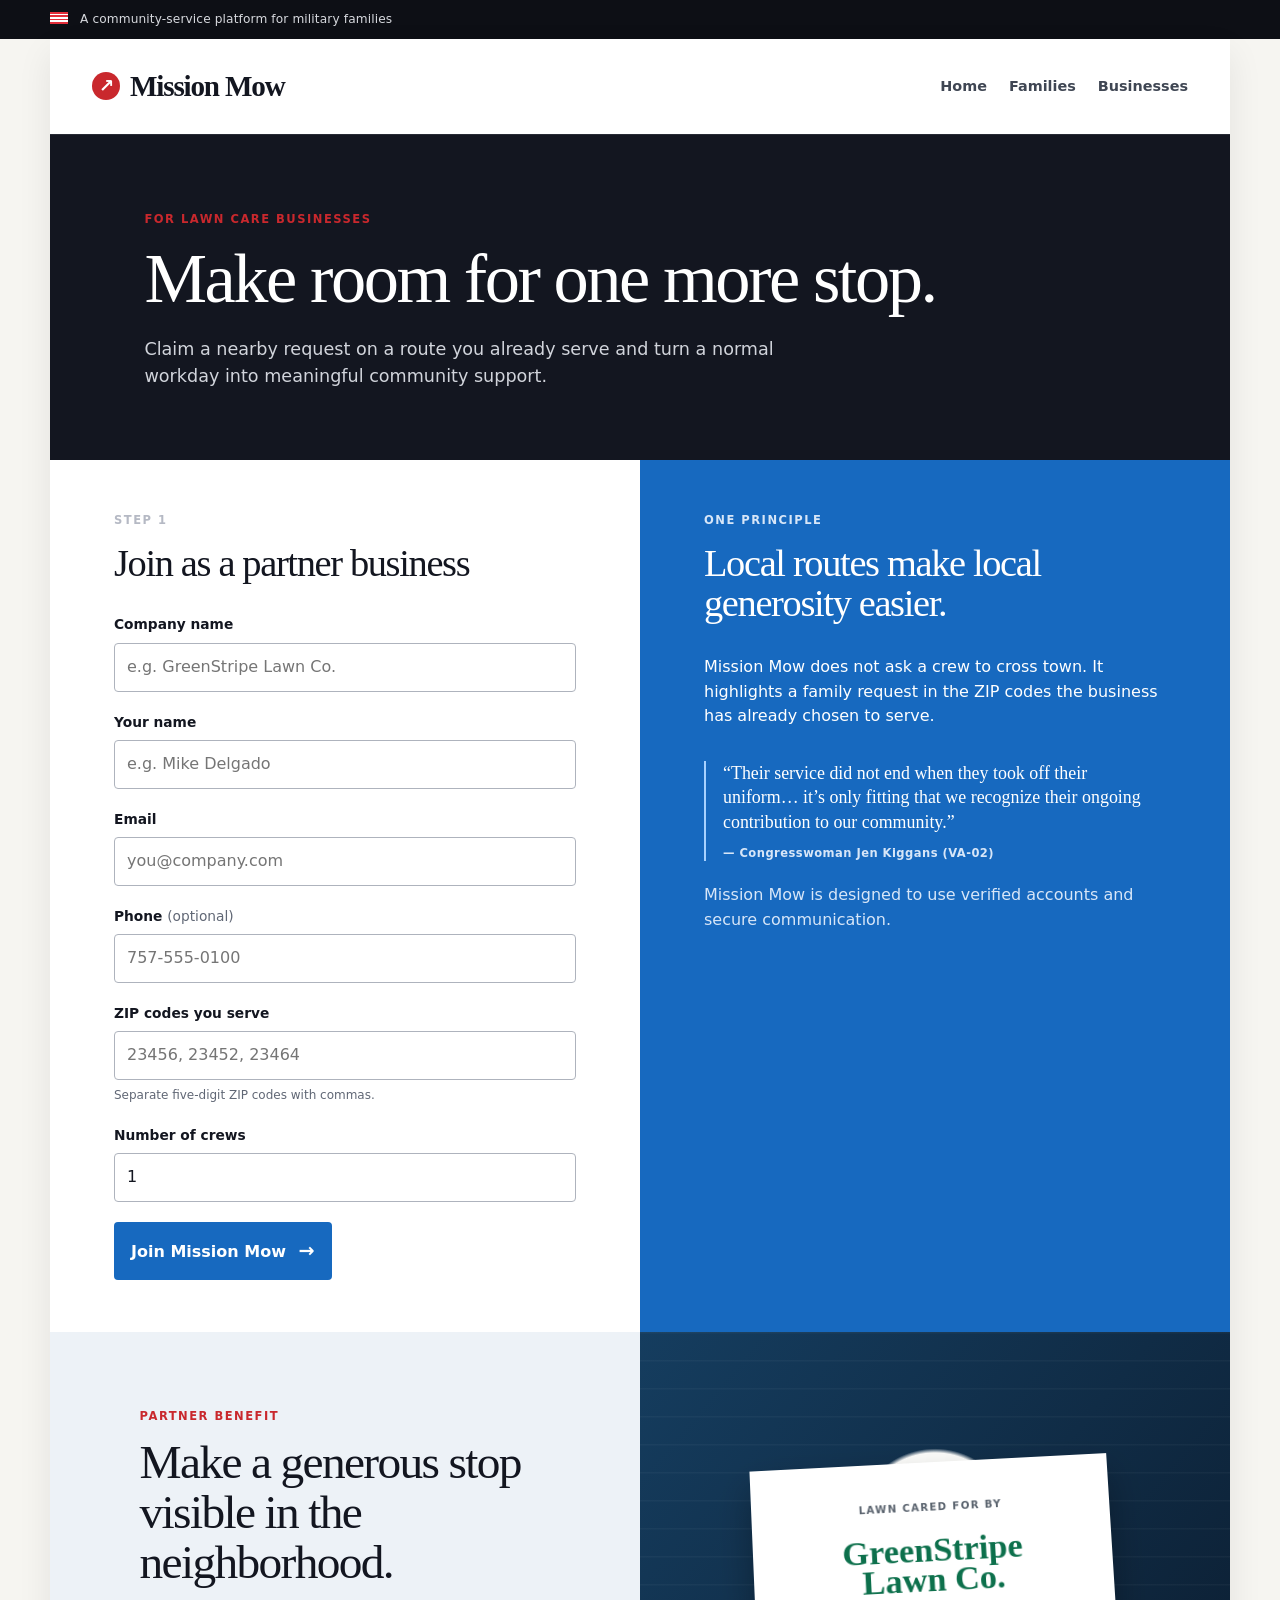
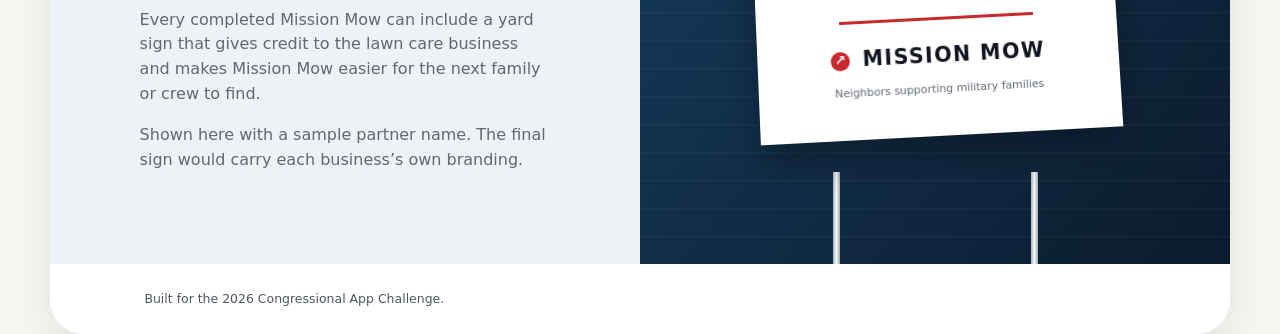
==== commit 3a477df6: "Finalize demo and submission materials" ====
--- a/business.html
+++ b/business.html
@@ -4,14 +4,14 @@
   <meta charset="UTF-8">
   <meta name="viewport" content="width=device-width, initial-scale=1.0">
   <title>Mission Mow | Business partners</title>
-  <link rel="stylesheet" href="styles.css?v=20261023a">
+  <link rel="stylesheet" href="styles.css?v=20261025b">
 </head>
 <body data-page="business" data-storage-namespace="mission_mow">
   <div class="official-bar"><div class="site-width"><span class="flag-mark" aria-hidden="true"></span> A community-service platform for military families</div></div>
   <main class="site-width page-shell">
     <header class="masthead">
       <a class="wordmark" href="index.html"><span class="wordmark-mark" aria-hidden="true">↗</span> Mission Mow</a>
-      <nav class="mast-nav" aria-label="Primary navigation"><a href="index.html">Home</a><a href="family.html">Families</a><a href="business.html">Businesses</a><a href="minigame.html">MISSION MINIGAME</a></nav>
+      <nav class="mast-nav" aria-label="Primary navigation"><a href="index.html">Home</a><a href="family.html">Families</a><a href="business.html">Businesses</a></nav>
     </header>
 
     <section class="page-heading">
@@ -72,6 +72,6 @@
 
     <footer class="site-footer-v2"><span>Built for the 2026 Congressional App Challenge.</span></footer>
   </main>
-  <script src="app.js?v=20261023b"></script>
+  <script src="app.js?v=20261025b"></script>
 </body>
 </html>
--- a/styles.css
+++ b/styles.css
@@ -104,7 +104,10 @@
 .text-link { color: var(--blue-dark); display: inline-block; font-weight: 800; margin-top: 27px; text-decoration-thickness: 1px; text-underline-offset: 5px; }
 .text-link span { color: var(--red); font-size: 1.25rem; margin-left: 4px; }
 .site-footer-v2 { align-items: center; color: #4f5662; display: flex; font-size: .78rem; justify-content: space-between; padding: 25px 8%; }
-.home-footer { background: var(--ink); color: #c3c8d1; }
+.home-footer { background: var(--ink); color: #c3c8d1; padding-right: 64px; position: relative; }
+.easter-egg-mower { bottom: 9px; display: block; height: 22px; opacity: .25; position: absolute; right: 10px; text-decoration: none; transition: opacity .18s ease, transform .18s ease; width: 33px; }
+.easter-egg-mower:hover, .easter-egg-mower:focus-visible { opacity: .9; outline: none; transform: translateY(-2px); }
+.easter-egg-mower img { display: block; height: 100%; object-fit: contain; width: 100%; }
 .admin-access { background: none; border: 0; color: rgba(255,255,255,.16); cursor: pointer; font-size: .7rem; padding: 0; text-align: left; }
 .admin-access:hover, .admin-access:focus-visible { color: rgba(255,255,255,.7); outline: none; text-decoration: underline; text-underline-offset: 4px; }
 .admin-sign-in { align-items: center; background: rgba(13, 15, 21, .68); display: flex; inset: 0; justify-content: center; padding: 22px; position: fixed; z-index: 10; }
@@ -187,6 +190,11 @@
 .game-heading { background: var(--ink); color: #fff; padding: 76px 8% 70px; }
 .game-heading h1 { font-family: var(--serif); font-size: clamp(3.1rem, 5.5vw, 5.8rem); font-weight: 400; margin: 0 0 20px; }
 .game-heading > p:last-child { color: #d1d4db; font-size: 1.1rem; margin: 0; max-width: 650px; }
+.hidden-game-modal { align-items: flex-start; background: rgba(8, 14, 22, .9); display: flex; inset: 0; justify-content: center; overflow: auto; padding: 24px; position: fixed; z-index: 30; }
+.hidden-game-dialog { background: var(--paper); box-shadow: 0 26px 80px rgba(0,0,0,.45); max-width: 1180px; position: relative; width: 100%; }
+.hidden-game-dialog .game-section { padding: 54px clamp(24px, 5vw, 76px) 42px; }
+.hidden-game-close { background: var(--ink); border: 0; border-radius: 50%; color: #fff; cursor: pointer; font-size: 1.6rem; height: 37px; line-height: 1; padding: 0 0 3px; position: absolute; right: 17px; top: 16px; width: 37px; z-index: 1; }
+.hidden-game-close:hover, .hidden-game-close:focus-visible { background: var(--red); outline: 3px solid rgba(201,40,45,.23); }
 .game-section { padding: 58px 8% 68px; }
 .game-topline { align-items: end; display: flex; gap: 28px; justify-content: space-between; margin-bottom: 30px; }
 .game-topline h2 { font-family: var(--serif); font-size: clamp(2rem, 3.5vw, 3.3rem); font-weight: 400; margin: 0; max-width: 600px; }
@@ -225,6 +233,9 @@
   .site-footer-v2 { align-items: flex-start; flex-direction: column; gap: 10px; padding: 23px 30px; }
   .editor-grid { grid-template-columns: 1fr; }
   .game-heading, .game-section { padding-left: 30px; padding-right: 30px; }
+  .hidden-game-modal { align-items: flex-start; padding: 0; }
+  .hidden-game-dialog { min-height: 100%; }
+  .hidden-game-dialog .game-section { padding: 68px 30px 42px; }
   .game-topline, .game-controls { align-items: flex-start; flex-direction: column; }
   .game-scoreboard { gap: 20px; }
 }
